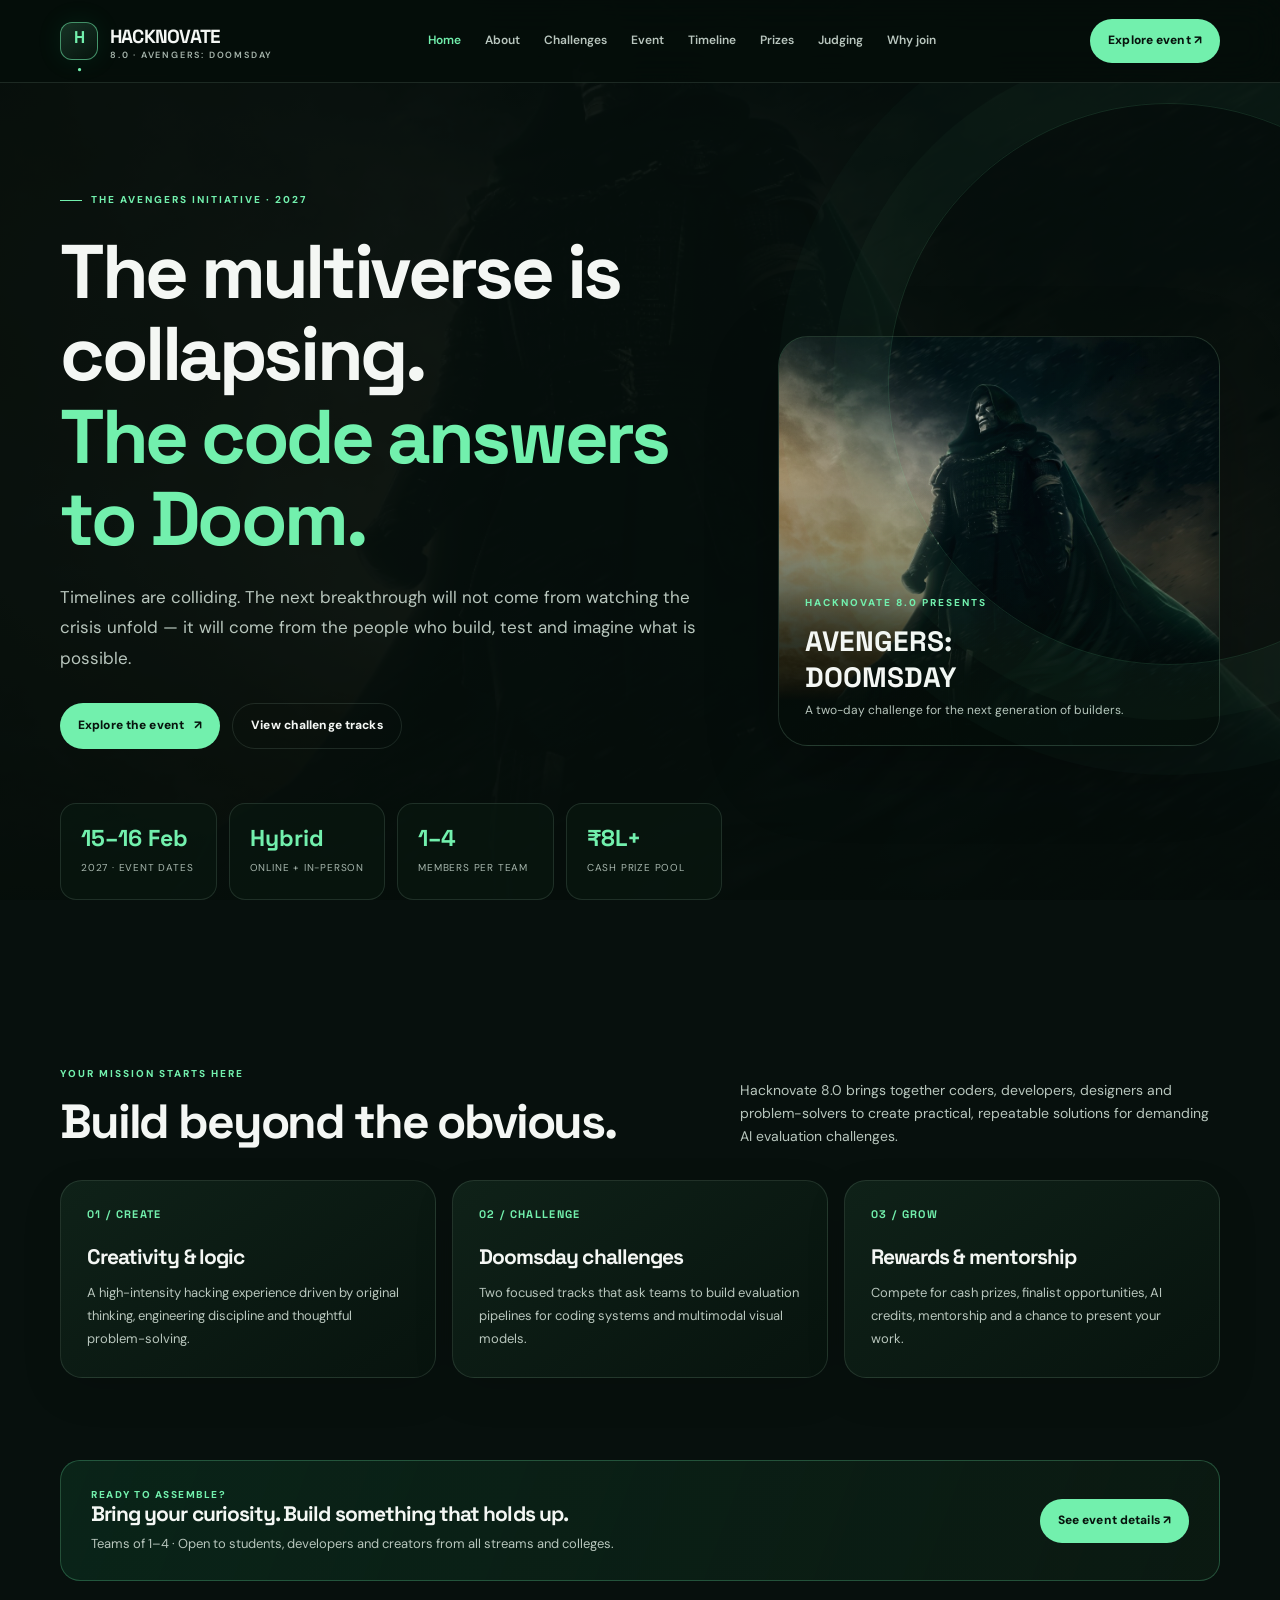
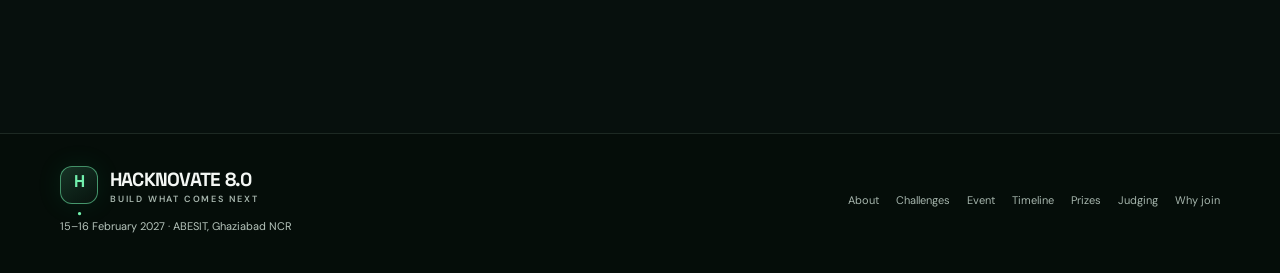
==== index.html @ 8d1d0c3c "Hacknovate 8.O" ====
<!doctype html><html lang="en"><head><meta charset="utf-8"><meta name="viewport" content="width=device-width, initial-scale=1"><meta name="description" content="The multiverse is collapsing. The code answers to Doom. Join Hacknovate 8.0, 15–16 February 2027."><meta name="theme-color" content="#07100d"><title>Hacknovate 8.0 | Hacknovate 8.0</title><link rel="icon" href="favicon.ico"><link rel="stylesheet" href="styles.css"></head><body><header class="site-header"><div class="wrap nav-wrap"><a class="brand" href="index.html"><span class="brand-mark">H<span class="accent">.</span></span><span>HACKNOVATE <small>8.0 · AVENGERS: DOOMSDAY</small></span></a><nav class="nav-links" aria-label="Main navigation"><a class="active" href="index.html">Home</a><a class="" href="about/index.html">About</a><a class="" href="challenges/index.html">Challenges</a><a class="" href="event-overview/index.html">Event</a><a class="" href="timeline/index.html">Timeline</a><a class="" href="prize/index.html">Prizes</a><a class="" href="evaluation-criteria/index.html">Judging</a><a class="" href="why-to-participate/index.html">Why join</a></nav><a class="nav-cta" href="event-overview/index.html">Explore event ↗</a></div></header><main><section class="hero"><div class="wrap"><div class="hero-grid"><div class="hero-copy reveal"><span class="eyebrow">The Avengers initiative · 2027</span><h1>The multiverse is collapsing.<br><span class="accent">The code answers to Doom.</span></h1><p>Timelines are colliding. The next breakthrough will not come from watching the crisis unfold — it will come from the people who build, test and imagine what is possible.</p><div class="hero-actions"><a class="button" href="event-overview/index.html">Explore the event <span>↗</span></a><a class="button secondary" href="challenges/index.html">View challenge tracks</a></div><div class="stats"><div class="stat"><strong>15–16 Feb</strong><span>2027 · Event dates</span></div><div class="stat"><strong>Hybrid</strong><span>Online + in-person</span></div><div class="stat"><strong>1–4</strong><span>Members per team</span></div><div class="stat"><strong>₹8L+</strong><span>Cash prize pool</span></div></div></div><div class="hero-art"><div class="art-caption"><span>HACKNOVATE 8.0 PRESENTS</span><strong>AVENGERS:<br>DOOMSDAY</strong><p>A two-day challenge for the next generation of builders.</p></div></div></div></div></section>
<section class="section"><div class="wrap"><div class="section-head"><div><div class="section-kicker">Your mission starts here</div><h2>Build beyond the obvious.</h2></div><p>Hacknovate 8.0 brings together coders, developers, designers and problem-solvers to create practical, repeatable solutions for demanding AI evaluation challenges.</p></div><div class="grid-3"><article class="card"><div class="card-number">01 / CREATE</div><h3>Creativity & logic</h3><p>A high-intensity hacking experience driven by original thinking, engineering discipline and thoughtful problem-solving.</p></article><article class="card"><div class="card-number">02 / CHALLENGE</div><h3>Doomsday challenges</h3><p>Two focused tracks that ask teams to build evaluation pipelines for coding systems and multimodal visual models.</p></article><article class="card"><div class="card-number">03 / GROW</div><h3>Rewards & mentorship</h3><p>Compete for cash prizes, finalist opportunities, AI credits, mentorship and a chance to present your work.</p></article></div></div></section>
<section class="section" style="padding-top:0"><div class="wrap"><div class="callout"><div><div class="pill">Ready to assemble?</div><h3>Bring your curiosity. Build something that holds up.</h3><p>Teams of 1–4 · Open to students, developers and creators from all streams and colleges.</p></div><a class="button" href="event-overview/index.html">See event details ↗</a></div></div></section></main><footer class="footer"><div class="wrap footer-inner"><div><a class="brand" href="index.html"><span class="brand-mark">H<span class="accent">.</span></span><span>HACKNOVATE 8.0 <small>BUILD WHAT COMES NEXT</small></span></a><p style="margin-top:12px">15–16 February 2027 · ABESIT, Ghaziabad NCR</p></div><div class="footer-links"><a href="about/index.html">About</a><a href="challenges/index.html">Challenges</a><a href="event-overview/index.html">Event</a><a href="timeline/index.html">Timeline</a><a href="prize/index.html">Prizes</a><a href="evaluation-criteria/index.html">Judging</a><a href="why-to-participate/index.html">Why join</a></div></div></footer></body></html>
---- styles.css ----
@import url('https://fonts.googleapis.com/css2?family=DM+Sans:wght@400;500;600;700&family=Space+Grotesk:wght@400;500;600;700&display=swap');
:root{--ink:#f4f7f4;--muted:#a7b6ad;--dim:#718078;--bg:#07100d;--panel:#0d1b15;--panel2:#10231a;--line:rgba(190,231,207,.13);--green:#72f0ad;--green2:#22c978;--lime:#c4f77b;--amber:#f4c879;--max:1160px;--radius:22px;--shadow:0 24px 70px rgba(0,0,0,.28)}
*{box-sizing:border-box}html{scroll-behavior:smooth}body{margin:0;background:var(--bg);color:var(--ink);font-family:'DM Sans',Arial,sans-serif;line-height:1.65;-webkit-font-smoothing:antialiased}body:before{content:"";position:fixed;inset:0;z-index:-2;background:linear-gradient(90deg,rgba(4,12,9,.96) 0%,rgba(4,12,9,.87) 48%,rgba(4,12,9,.74) 100%),url('bg.jpg') center/cover no-repeat;opacity:.42}a{color:inherit;text-decoration:none}a:hover{color:var(--green)}img{max-width:100%}button,input{font:inherit}.wrap{width:min(var(--max),calc(100% - 48px));margin-inline:auto}.site-header{position:relative;z-index:5;border-bottom:1px solid var(--line);background:rgba(5,14,10,.78);backdrop-filter:blur(18px)}.nav-wrap{min-height:82px;display:flex;align-items:center;justify-content:space-between;gap:28px}.brand{display:flex;align-items:center;gap:12px;font-family:'Space Grotesk',sans-serif;font-weight:700;letter-spacing:-.04em;font-size:19px}.brand-mark{width:38px;height:38px;border:1px solid rgba(114,240,173,.55);border-radius:12px;display:grid;place-items:center;color:var(--green);font-size:17px;background:linear-gradient(145deg,rgba(114,240,173,.17),rgba(114,240,173,.03));box-shadow:0 0 26px rgba(34,201,120,.1)}.brand small{display:block;font:600 9px 'DM Sans',sans-serif;color:var(--muted);letter-spacing:.2em;margin-top:-3px}.nav-links{display:flex;align-items:center;gap:24px}.nav-links a{font-size:12px;color:#b9c6be;font-weight:600;transition:color .2s}.nav-links a:hover,.nav-links a.active{color:var(--green)}.nav-cta,.button{display:inline-flex;align-items:center;justify-content:center;gap:10px;padding:12px 18px;border-radius:999px;background:var(--green);color:#07130d;font-size:12px;font-weight:800;letter-spacing:.01em;transition:transform .2s,box-shadow .2s,background .2s}.nav-cta:hover,.button:hover{color:#06110b;transform:translateY(-2px);box-shadow:0 10px 28px rgba(114,240,173,.2);background:#a1f8c5}.button.secondary{background:transparent;color:var(--ink);border:1px solid var(--line)}.button.secondary:hover{border-color:var(--green);color:var(--green);box-shadow:none}.eyebrow{display:inline-flex;align-items:center;gap:9px;color:var(--green);font-size:10px;font-weight:800;letter-spacing:.2em;text-transform:uppercase}.eyebrow:before{content:"";width:22px;height:1px;background:var(--green)}h1,h2,h3,h4{font-family:'Space Grotesk',sans-serif;line-height:1.08;letter-spacing:-.045em;margin:0}h1{font-size:clamp(42px,6vw,76px);max-width:900px}h2{font-size:clamp(30px,4vw,48px)}h3{font-size:21px}p{color:#b8c6bd;margin:0}.accent{color:var(--green)}.muted{color:var(--muted)}.hero{position:relative;padding:100px 0 84px;overflow:hidden}.hero:after{content:"";position:absolute;right:-170px;top:20px;width:560px;height:560px;border:1px solid rgba(114,240,173,.13);border-radius:50%;box-shadow:0 0 0 55px rgba(114,240,173,.025),0 0 0 110px rgba(114,240,173,.02);pointer-events:none}.hero-grid{display:grid;grid-template-columns:1.2fr .8fr;align-items:center;gap:56px}.hero-copy{position:relative;z-index:1}.hero-copy h1{margin:22px 0}.hero-copy>p{font-size:17px;max-width:650px;line-height:1.8}.hero-actions{display:flex;gap:12px;flex-wrap:wrap;margin-top:30px}.hero-art{position:relative;min-height:410px;border:1px solid var(--line);border-radius:30px;overflow:hidden;background:linear-gradient(145deg,rgba(19,44,31,.72),rgba(5,15,10,.92));box-shadow:var(--shadow)}.hero-art:before{content:"";position:absolute;inset:0;background:linear-gradient(180deg,transparent 35%,rgba(4,13,9,.88)),url('bg.jpg') center 35%/cover;opacity:.72}.art-caption{position:absolute;left:26px;right:26px;bottom:25px}.art-caption span{color:var(--green);font-size:10px;letter-spacing:.2em;font-weight:800}.art-caption strong{display:block;font:700 28px 'Space Grotesk';margin-top:8px}.art-caption p{font-size:12px;margin-top:6px}.stats{display:grid;grid-template-columns:repeat(4,1fr);gap:12px;margin-top:54px}.stat{padding:19px 20px;border:1px solid var(--line);border-radius:16px;background:rgba(9,24,16,.72)}.stat strong{display:block;font:700 23px 'Space Grotesk';color:var(--green)}.stat span{font-size:10px;color:var(--muted);letter-spacing:.08em;text-transform:uppercase}.section{padding:82px 0}.section-head{display:flex;justify-content:space-between;align-items:end;gap:32px;margin-bottom:32px}.section-head>p{max-width:480px;font-size:14px}.section-kicker{color:var(--green);font-size:10px;font-weight:800;letter-spacing:.2em;text-transform:uppercase;margin-bottom:14px}.grid-3{display:grid;grid-template-columns:repeat(3,1fr);gap:16px}.grid-2{display:grid;grid-template-columns:repeat(2,1fr);gap:16px}.card{padding:26px;border:1px solid var(--line);border-radius:var(--radius);background:linear-gradient(145deg,rgba(16,35,25,.92),rgba(8,20,14,.92));box-shadow:0 14px 40px rgba(0,0,0,.12);transition:transform .25s,border-color .25s}.card:hover{transform:translateY(-4px);border-color:rgba(114,240,173,.42)}.card-number{font:700 11px 'Space Grotesk';color:var(--green);letter-spacing:.12em;margin-bottom:25px}.card h3{margin-bottom:12px}.card p{font-size:13px;line-height:1.8}.card-icon{width:42px;height:42px;border:1px solid rgba(114,240,173,.25);border-radius:13px;display:grid;place-items:center;color:var(--green);font-size:18px;margin-bottom:20px;background:rgba(114,240,173,.06)}.page-hero{padding:82px 0 45px}.page-hero h1{font-size:clamp(40px,5vw,64px);margin:17px 0}.page-hero p{max-width:700px;font-size:15px;line-height:1.8}.page-label{display:inline-flex;padding:7px 11px;border:1px solid rgba(114,240,173,.25);border-radius:999px;color:var(--green);font-size:10px;font-weight:800;letter-spacing:.13em;text-transform:uppercase}.feature-strip{display:flex;gap:10px;flex-wrap:wrap;margin-top:26px}.feature-strip span,.tag{padding:8px 12px;border:1px solid var(--line);border-radius:999px;color:#c3d0c7;font-size:11px;background:rgba(12,28,19,.7)}.callout{padding:26px 30px;border:1px solid rgba(114,240,173,.25);border-radius:20px;background:linear-gradient(110deg,rgba(34,201,120,.11),rgba(12,28,19,.8));display:flex;align-items:center;justify-content:space-between;gap:24px}.callout h3{margin-bottom:7px}.callout p{font-size:13px}.pill{font-size:10px;font-weight:800;color:var(--green);letter-spacing:.15em;text-transform:uppercase}.detail-grid{display:grid;grid-template-columns:repeat(3,1fr);gap:14px}.detail-card{padding:23px;border-radius:18px;border:1px solid var(--line);background:rgba(12,27,19,.84)}.detail-card h3{font-size:17px;margin:0 0 15px}.detail-card ul{padding-left:18px;margin:0;color:#b9c8be;font-size:13px}.detail-card li{padding:5px 0}.detail-card li::marker{color:var(--green)}.example{padding:20px;border-left:2px solid var(--green);background:rgba(114,240,173,.06);border-radius:0 12px 12px 0;color:#d3e0d7;font-size:13px}.track-switch{display:grid;grid-template-columns:repeat(2,1fr);gap:12px;margin:30px 0 18px}.track-switch input{position:absolute;opacity:0;pointer-events:none}.track-switch label{cursor:pointer;border:1px solid var(--line);padding:18px 20px;border-radius:16px;background:rgba(10,24,16,.85);color:#c2d0c7;font-weight:700;font-size:13px;transition:.2s}.track-switch label span{display:block;color:var(--green);font-size:10px;letter-spacing:.14em;margin-bottom:5px}.track-switch input:checked+label{border-color:var(--green);background:rgba(34,201,120,.12);color:white;box-shadow:inset 0 0 0 1px rgba(114,240,173,.12)}.track-switch input:focus-visible+label{outline:2px solid var(--lime);outline-offset:3px}.track-panel{display:none}.track-one:checked~.track-content .track-one-panel,.track-two:checked~.track-content .track-two-panel{display:block}.track-content{grid-column:1/-1}.track-intro{padding:26px;border:1px solid var(--line);border-radius:20px;background:rgba(12,27,19,.9);margin-bottom:14px}.track-intro h2{font-size:30px;margin:10px 0}.track-intro p{font-size:14px;max-width:850px}.repo-links{display:flex;gap:9px;flex-wrap:wrap;margin-top:18px}.repo-links a{font-size:11px;color:var(--green);padding:8px 11px;border:1px solid rgba(114,240,173,.24);border-radius:999px}.criteria{display:grid;gap:12px}.criterion{display:grid;grid-template-columns:90px 1fr 1.2fr;gap:22px;align-items:center;padding:21px 24px;border:1px solid var(--line);border-radius:17px;background:rgba(12,27,19,.86)}.weight{font:700 25px 'Space Grotesk';color:var(--green)}.criterion h3{font-size:16px;margin-bottom:5px}.criterion p{font-size:12px}.prize-grid{display:grid;grid-template-columns:repeat(3,1fr);gap:15px;align-items:stretch}.prize-card{position:relative;overflow:hidden;padding:30px;border:1px solid var(--line);border-radius:22px;background:linear-gradient(155deg,rgba(20,43,30,.95),rgba(8,19,13,.94))}.prize-card.featured{border-color:rgba(196,247,123,.5);transform:translateY(-10px);background:linear-gradient(155deg,rgba(45,65,35,.75),rgba(9,22,14,.96))}.prize-rank{font-size:10px;color:var(--green);font-weight:800;letter-spacing:.18em;text-transform:uppercase}.prize-amount{font:700 clamp(34px,4vw,48px) 'Space Grotesk';margin:23px 0 8px;letter-spacing:-.06em}.prize-card p{font-size:12px}.timeline{position:relative;display:grid;grid-template-columns:repeat(4,1fr);gap:14px}.timeline:before{content:"";position:absolute;top:18px;left:8%;right:8%;height:1px;background:linear-gradient(90deg,var(--green),rgba(114,240,173,.1))}.event{position:relative;padding-top:52px}.event:before{content:"";position:absolute;top:10px;left:4px;width:15px;height:15px;border-radius:50%;background:var(--green);box-shadow:0 0 0 6px rgba(114,240,173,.1)}.event time{font-size:10px;color:var(--green);font-weight:800;letter-spacing:.15em;text-transform:uppercase}.event h3{font-size:17px;margin:10px 0}.event p{font-size:12px}.event-card{padding:20px;border:1px solid var(--line);border-radius:16px;background:rgba(12,27,19,.84);height:100%}.meta-grid{display:grid;grid-template-columns:repeat(4,1fr);gap:12px}.meta{padding:21px;border:1px solid var(--line);border-radius:17px;background:rgba(12,27,19,.86)}.meta span{display:block;color:var(--green);font-size:10px;font-weight:800;letter-spacing:.15em;text-transform:uppercase;margin-bottom:12px}.meta h3{font-size:18px;margin-bottom:8px}.meta p{font-size:12px}.footer{margin-top:70px;border-top:1px solid var(--line);padding:30px 0 38px;background:rgba(4,12,8,.55)}.footer-inner{display:flex;align-items:center;justify-content:space-between;gap:25px}.footer p{font-size:11px}.footer-links{display:flex;gap:17px;flex-wrap:wrap}.footer-links a{font-size:11px;color:var(--muted)}.footer-links a:hover{color:var(--green)}.small-note{font-size:11px;color:var(--dim);margin-top:18px}.reveal{animation:rise .65s both}@keyframes rise{from{opacity:0;transform:translateY(14px)}to{opacity:1;transform:translateY(0)}}@media(max-width:900px){.nav-links{gap:13px}.nav-links a{font-size:11px}.hero-grid{grid-template-columns:1fr .75fr;gap:25px}.detail-grid{grid-template-columns:repeat(2,1fr)}.meta-grid{grid-template-columns:repeat(2,1fr)}.timeline{grid-template-columns:repeat(2,1fr)}.timeline:before{display:none}.event{padding-top:0}.event:before{display:none}.event-card{min-height:160px}}
@media(max-width:680px){.wrap{width:min(100% - 32px,var(--max))}.nav-wrap{min-height:70px;flex-wrap:wrap;padding:13px 0}.nav-links{order:3;width:100%;overflow-x:auto;padding:5px 0 2px;gap:19px}.nav-links a{white-space:nowrap}.nav-cta{font-size:10px;padding:10px 13px}.hero{padding:68px 0 55px}.hero-grid{grid-template-columns:1fr}.hero-art{min-height:300px}.hero-copy>p{font-size:15px}.stats{grid-template-columns:repeat(2,1fr);margin-top:30px}.stat{padding:15px}.section{padding:58px 0}.section-head{display:block}.section-head>p{margin-top:14px}.grid-3,.grid-2,.detail-grid,.prize-grid{grid-template-columns:1fr}.prize-card.featured{transform:none}.page-hero{padding:60px 0 30px}.track-switch{grid-template-columns:1fr}.criterion{grid-template-columns:64px 1fr;gap:12px}.criterion>p{grid-column:2}.weight{font-size:22px}.timeline{grid-template-columns:1fr}.event-card{min-height:0}.meta-grid{grid-template-columns:1fr 1fr}.callout{align-items:flex-start;flex-direction:column}.footer-inner{align-items:flex-start;flex-direction:column}.footer-links{gap:12px}}
@media(max-width:390px){.meta-grid{grid-template-columns:1fr}.brand{font-size:16px}.hero-copy h1{font-size:40px}}
@media(prefers-reduced-motion:reduce){*,*::before,*::after{scroll-behavior:auto!important;animation-duration:.01ms!important;animation-iteration-count:1!important;transition-duration:.01ms!important}}
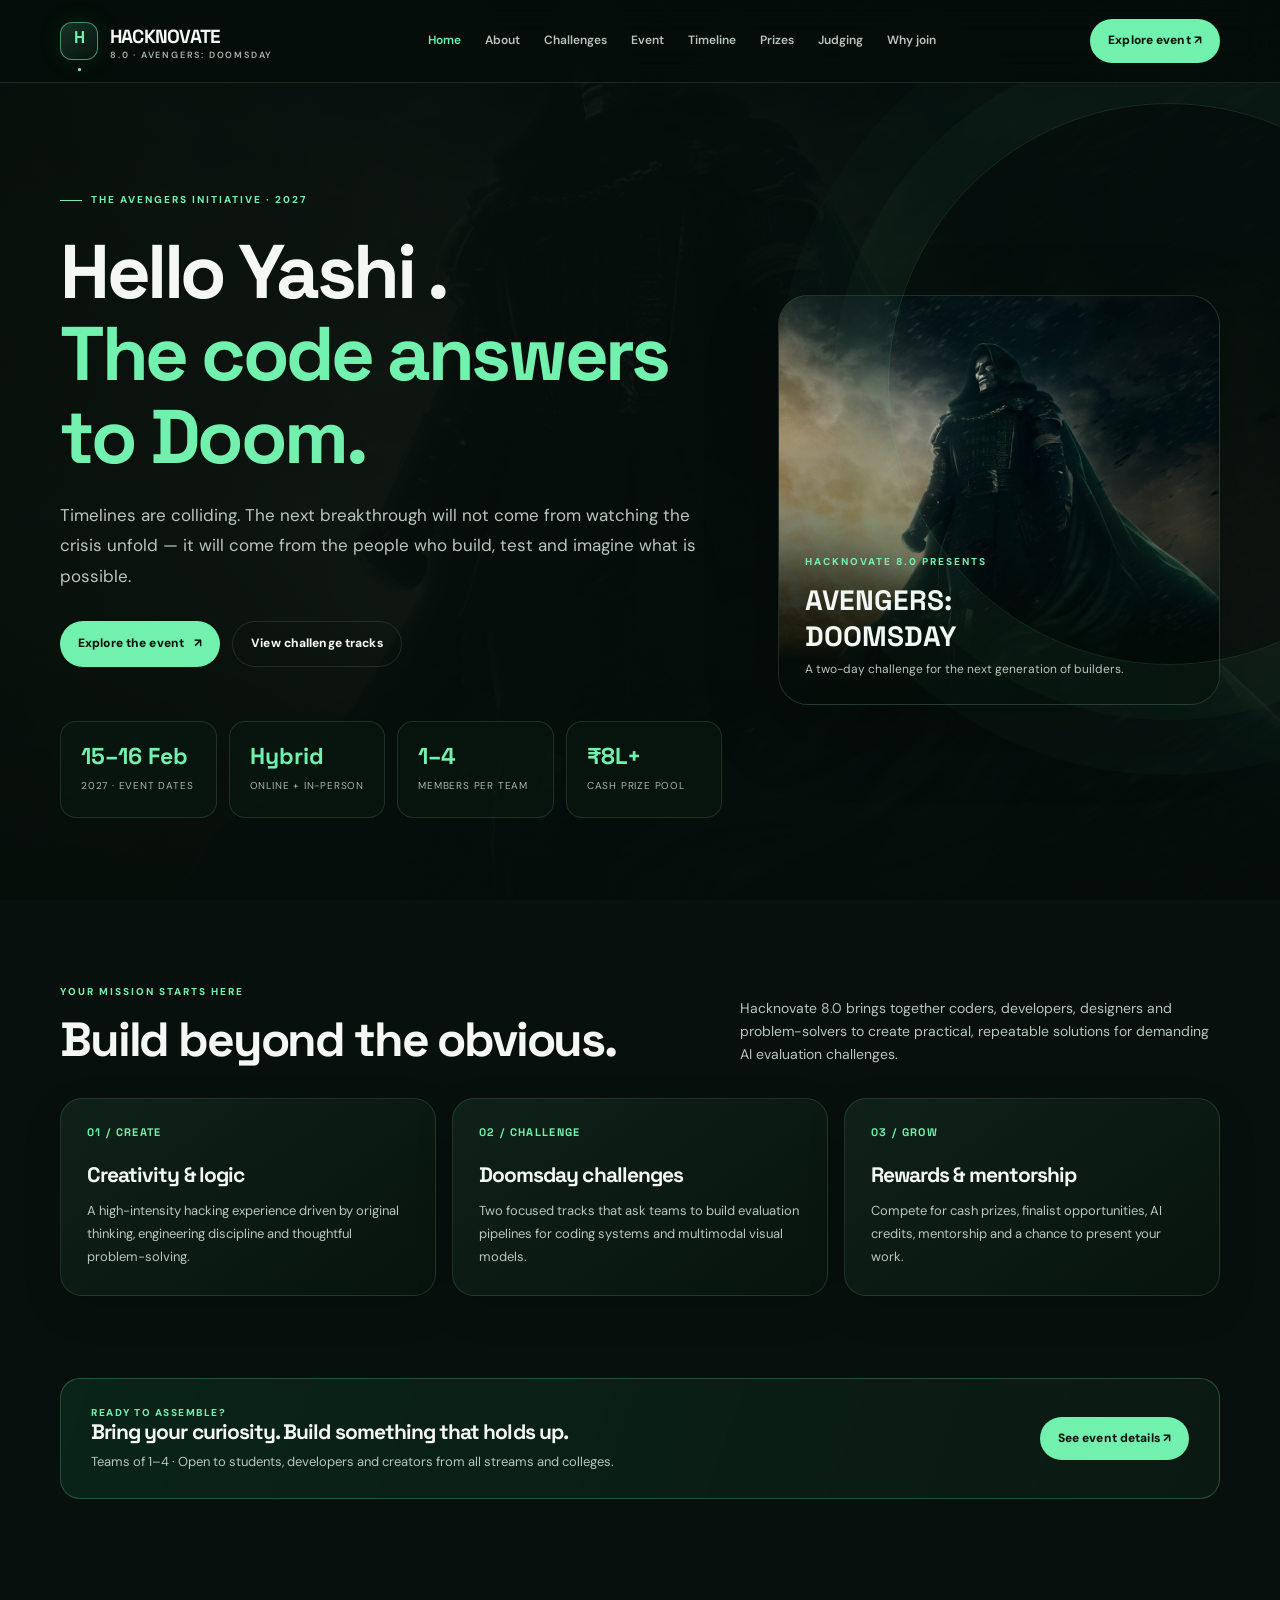
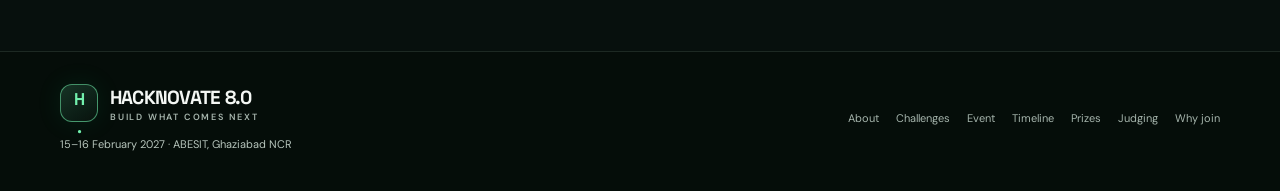
==== commit cbdd67c8: "hacknovate" ====
--- a/index.html
+++ b/index.html
@@ -1,3 +1,3 @@
-<!doctype html><html lang="en"><head><meta charset="utf-8"><meta name="viewport" content="width=device-width, initial-scale=1"><meta name="description" content="The multiverse is collapsing. The code answers to Doom. Join Hacknovate 8.0, 15–16 February 2027."><meta name="theme-color" content="#07100d"><title>Hacknovate 8.0 | Hacknovate 8.0</title><link rel="icon" href="favicon.ico"><link rel="stylesheet" href="styles.css"></head><body><header class="site-header"><div class="wrap nav-wrap"><a class="brand" href="index.html"><span class="brand-mark">H<span class="accent">.</span></span><span>HACKNOVATE <small>8.0 · AVENGERS: DOOMSDAY</small></span></a><nav class="nav-links" aria-label="Main navigation"><a class="active" href="index.html">Home</a><a class="" href="about/index.html">About</a><a class="" href="challenges/index.html">Challenges</a><a class="" href="event-overview/index.html">Event</a><a class="" href="timeline/index.html">Timeline</a><a class="" href="prize/index.html">Prizes</a><a class="" href="evaluation-criteria/index.html">Judging</a><a class="" href="why-to-participate/index.html">Why join</a></nav><a class="nav-cta" href="event-overview/index.html">Explore event ↗</a></div></header><main><section class="hero"><div class="wrap"><div class="hero-grid"><div class="hero-copy reveal"><span class="eyebrow">The Avengers initiative · 2027</span><h1>The multiverse is collapsing.<br><span class="accent">The code answers to Doom.</span></h1><p>Timelines are colliding. The next breakthrough will not come from watching the crisis unfold — it will come from the people who build, test and imagine what is possible.</p><div class="hero-actions"><a class="button" href="event-overview/index.html">Explore the event <span>↗</span></a><a class="button secondary" href="challenges/index.html">View challenge tracks</a></div><div class="stats"><div class="stat"><strong>15–16 Feb</strong><span>2027 · Event dates</span></div><div class="stat"><strong>Hybrid</strong><span>Online + in-person</span></div><div class="stat"><strong>1–4</strong><span>Members per team</span></div><div class="stat"><strong>₹8L+</strong><span>Cash prize pool</span></div></div></div><div class="hero-art"><div class="art-caption"><span>HACKNOVATE 8.0 PRESENTS</span><strong>AVENGERS:<br>DOOMSDAY</strong><p>A two-day challenge for the next generation of builders.</p></div></div></div></div></section>
+<!doctype html><html lang="en"><head><meta charset="utf-8"><meta name="viewport" content="width=device-width, initial-scale=1"><meta name="description" content="Hello Yashi . The code answers to Doom. Join Hacknovate 8.0, 15–16 February 2027."><meta name="theme-color" content="#07100d"><title>Hacknovate 8.0 | Hacknovate 8.0</title><link rel="icon" href="favicon.ico"><link rel="stylesheet" href="styles.css"></head><body><header class="site-header"><div class="wrap nav-wrap"><a class="brand" href="index.html"><span class="brand-mark">H<span class="accent">.</span></span><span>HACKNOVATE <small>8.0 · AVENGERS: DOOMSDAY</small></span></a><nav class="nav-links" aria-label="Main navigation"><a class="active" href="index.html">Home</a><a class="" href="about/index.html">About</a><a class="" href="challenges/index.html">Challenges</a><a class="" href="event-overview/index.html">Event</a><a class="" href="timeline/index.html">Timeline</a><a class="" href="prize/index.html">Prizes</a><a class="" href="evaluation-criteria/index.html">Judging</a><a class="" href="why-to-participate/index.html">Why join</a></nav><a class="nav-cta" href="event-overview/index.html">Explore event ↗</a></div></header><main><section class="hero"><div class="wrap"><div class="hero-grid"><div class="hero-copy reveal"><span class="eyebrow">The Avengers initiative · 2027</span><h1>Hello Yashi .<br><span class="accent">The code answers to Doom.</span></h1><p>Timelines are colliding. The next breakthrough will not come from watching the crisis unfold — it will come from the people who build, test and imagine what is possible.</p><div class="hero-actions"><a class="button" href="event-overview/index.html">Explore the event <span>↗</span></a><a class="button secondary" href="challenges/index.html">View challenge tracks</a></div><div class="stats"><div class="stat"><strong>15–16 Feb</strong><span>2027 · Event dates</span></div><div class="stat"><strong>Hybrid</strong><span>Online + in-person</span></div><div class="stat"><strong>1–4</strong><span>Members per team</span></div><div class="stat"><strong>₹8L+</strong><span>Cash prize pool</span></div></div></div><div class="hero-art"><div class="art-caption"><span>HACKNOVATE 8.0 PRESENTS</span><strong>AVENGERS:<br>DOOMSDAY</strong><p>A two-day challenge for the next generation of builders.</p></div></div></div></div></section>
 <section class="section"><div class="wrap"><div class="section-head"><div><div class="section-kicker">Your mission starts here</div><h2>Build beyond the obvious.</h2></div><p>Hacknovate 8.0 brings together coders, developers, designers and problem-solvers to create practical, repeatable solutions for demanding AI evaluation challenges.</p></div><div class="grid-3"><article class="card"><div class="card-number">01 / CREATE</div><h3>Creativity & logic</h3><p>A high-intensity hacking experience driven by original thinking, engineering discipline and thoughtful problem-solving.</p></article><article class="card"><div class="card-number">02 / CHALLENGE</div><h3>Doomsday challenges</h3><p>Two focused tracks that ask teams to build evaluation pipelines for coding systems and multimodal visual models.</p></article><article class="card"><div class="card-number">03 / GROW</div><h3>Rewards & mentorship</h3><p>Compete for cash prizes, finalist opportunities, AI credits, mentorship and a chance to present your work.</p></article></div></div></section>
 <section class="section" style="padding-top:0"><div class="wrap"><div class="callout"><div><div class="pill">Ready to assemble?</div><h3>Bring your curiosity. Build something that holds up.</h3><p>Teams of 1–4 · Open to students, developers and creators from all streams and colleges.</p></div><a class="button" href="event-overview/index.html">See event details ↗</a></div></div></section></main><footer class="footer"><div class="wrap footer-inner"><div><a class="brand" href="index.html"><span class="brand-mark">H<span class="accent">.</span></span><span>HACKNOVATE 8.0 <small>BUILD WHAT COMES NEXT</small></span></a><p style="margin-top:12px">15–16 February 2027 · ABESIT, Ghaziabad NCR</p></div><div class="footer-links"><a href="about/index.html">About</a><a href="challenges/index.html">Challenges</a><a href="event-overview/index.html">Event</a><a href="timeline/index.html">Timeline</a><a href="prize/index.html">Prizes</a><a href="evaluation-criteria/index.html">Judging</a><a href="why-to-participate/index.html">Why join</a></div></div></footer></body></html>
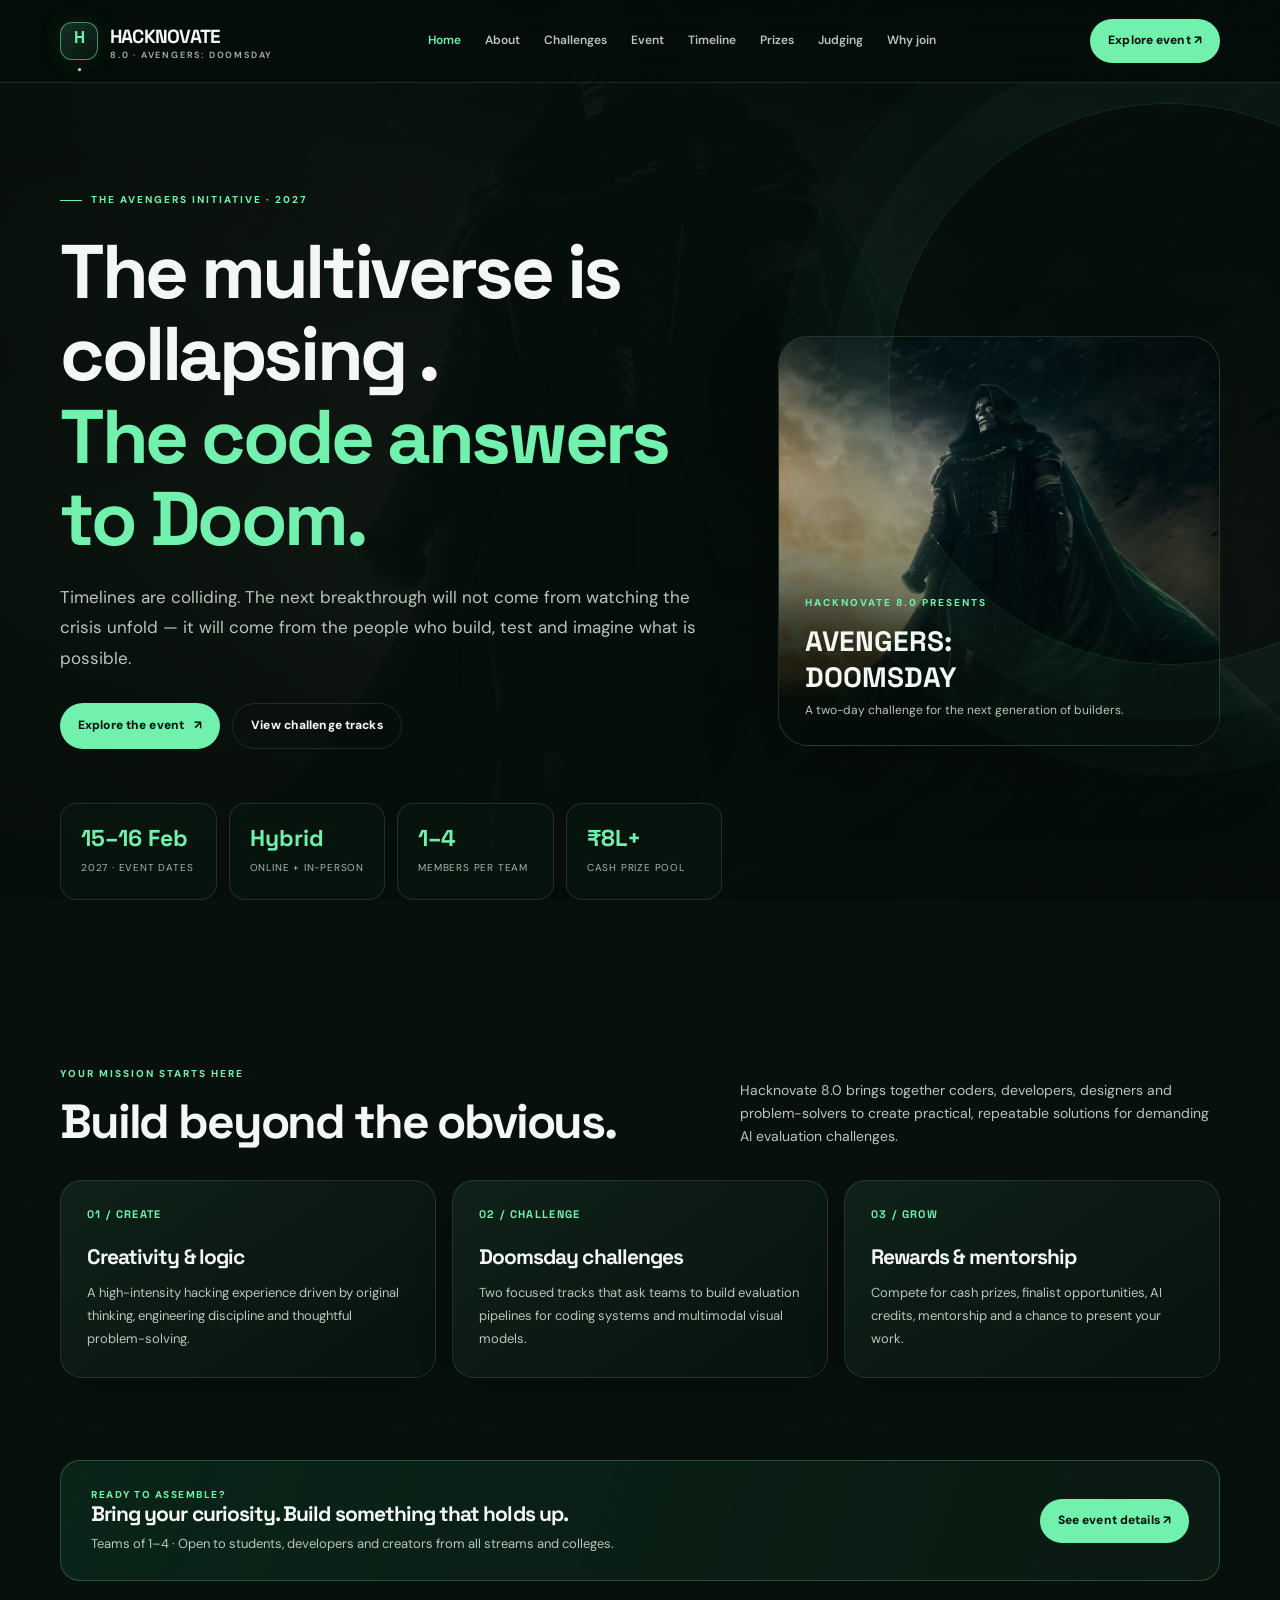
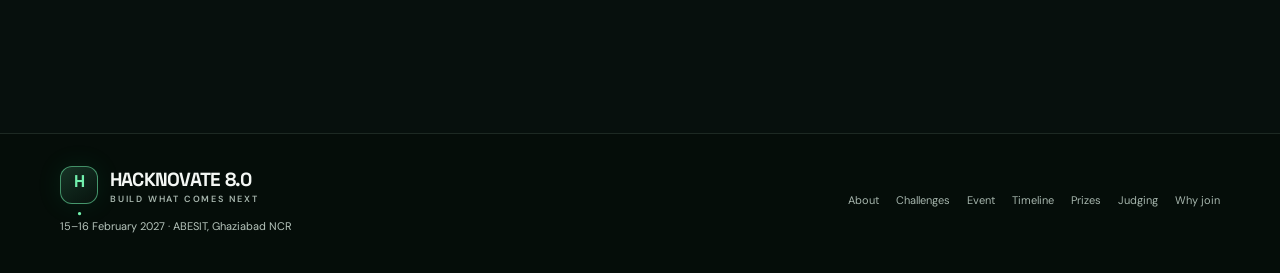
==== commit eadf6ab6: "hacnovate" ====
--- a/index.html
+++ b/index.html
@@ -1,3 +1,3 @@
-<!doctype html><html lang="en"><head><meta charset="utf-8"><meta name="viewport" content="width=device-width, initial-scale=1"><meta name="description" content="Hello Yashi . The code answers to Doom. Join Hacknovate 8.0, 15–16 February 2027."><meta name="theme-color" content="#07100d"><title>Hacknovate 8.0 | Hacknovate 8.0</title><link rel="icon" href="favicon.ico"><link rel="stylesheet" href="styles.css"></head><body><header class="site-header"><div class="wrap nav-wrap"><a class="brand" href="index.html"><span class="brand-mark">H<span class="accent">.</span></span><span>HACKNOVATE <small>8.0 · AVENGERS: DOOMSDAY</small></span></a><nav class="nav-links" aria-label="Main navigation"><a class="active" href="index.html">Home</a><a class="" href="about/index.html">About</a><a class="" href="challenges/index.html">Challenges</a><a class="" href="event-overview/index.html">Event</a><a class="" href="timeline/index.html">Timeline</a><a class="" href="prize/index.html">Prizes</a><a class="" href="evaluation-criteria/index.html">Judging</a><a class="" href="why-to-participate/index.html">Why join</a></nav><a class="nav-cta" href="event-overview/index.html">Explore event ↗</a></div></header><main><section class="hero"><div class="wrap"><div class="hero-grid"><div class="hero-copy reveal"><span class="eyebrow">The Avengers initiative · 2027</span><h1>Hello Yashi .<br><span class="accent">The code answers to Doom.</span></h1><p>Timelines are colliding. The next breakthrough will not come from watching the crisis unfold — it will come from the people who build, test and imagine what is possible.</p><div class="hero-actions"><a class="button" href="event-overview/index.html">Explore the event <span>↗</span></a><a class="button secondary" href="challenges/index.html">View challenge tracks</a></div><div class="stats"><div class="stat"><strong>15–16 Feb</strong><span>2027 · Event dates</span></div><div class="stat"><strong>Hybrid</strong><span>Online + in-person</span></div><div class="stat"><strong>1–4</strong><span>Members per team</span></div><div class="stat"><strong>₹8L+</strong><span>Cash prize pool</span></div></div></div><div class="hero-art"><div class="art-caption"><span>HACKNOVATE 8.0 PRESENTS</span><strong>AVENGERS:<br>DOOMSDAY</strong><p>A two-day challenge for the next generation of builders.</p></div></div></div></div></section>
+<!doctype html><html lang="en"><head><meta charset="utf-8"><meta name="viewport" content="width=device-width, initial-scale=1"><meta name="description" content="The multiverse is collapsing . The code answers to Doom. Join Hacknovate 8.0, 15–16 February 2027."><meta name="theme-color" content="#07100d"><title>Hacknovate 8.0 | Hacknovate 8.0</title><link rel="icon" href="favicon.ico"><link rel="stylesheet" href="styles.css"></head><body><header class="site-header"><div class="wrap nav-wrap"><a class="brand" href="index.html"><span class="brand-mark">H<span class="accent">.</span></span><span>HACKNOVATE <small>8.0 · AVENGERS: DOOMSDAY</small></span></a><nav class="nav-links" aria-label="Main navigation"><a class="active" href="index.html">Home</a><a class="" href="about/index.html">About</a><a class="" href="challenges/index.html">Challenges</a><a class="" href="event-overview/index.html">Event</a><a class="" href="timeline/index.html">Timeline</a><a class="" href="prize/index.html">Prizes</a><a class="" href="evaluation-criteria/index.html">Judging</a><a class="" href="why-to-participate/index.html">Why join</a></nav><a class="nav-cta" href="event-overview/index.html">Explore event ↗</a></div></header><main><section class="hero"><div class="wrap"><div class="hero-grid"><div class="hero-copy reveal"><span class="eyebrow">The Avengers initiative · 2027</span><h1>The multiverse is collapsing .<br><span class="accent">The code answers to Doom.</span></h1><p>Timelines are colliding. The next breakthrough will not come from watching the crisis unfold — it will come from the people who build, test and imagine what is possible.</p><div class="hero-actions"><a class="button" href="event-overview/index.html">Explore the event <span>↗</span></a><a class="button secondary" href="challenges/index.html">View challenge tracks</a></div><div class="stats"><div class="stat"><strong>15–16 Feb</strong><span>2027 · Event dates</span></div><div class="stat"><strong>Hybrid</strong><span>Online + in-person</span></div><div class="stat"><strong>1–4</strong><span>Members per team</span></div><div class="stat"><strong>₹8L+</strong><span>Cash prize pool</span></div></div></div><div class="hero-art"><div class="art-caption"><span>HACKNOVATE 8.0 PRESENTS</span><strong>AVENGERS:<br>DOOMSDAY</strong><p>A two-day challenge for the next generation of builders.</p></div></div></div></div></section>
 <section class="section"><div class="wrap"><div class="section-head"><div><div class="section-kicker">Your mission starts here</div><h2>Build beyond the obvious.</h2></div><p>Hacknovate 8.0 brings together coders, developers, designers and problem-solvers to create practical, repeatable solutions for demanding AI evaluation challenges.</p></div><div class="grid-3"><article class="card"><div class="card-number">01 / CREATE</div><h3>Creativity & logic</h3><p>A high-intensity hacking experience driven by original thinking, engineering discipline and thoughtful problem-solving.</p></article><article class="card"><div class="card-number">02 / CHALLENGE</div><h3>Doomsday challenges</h3><p>Two focused tracks that ask teams to build evaluation pipelines for coding systems and multimodal visual models.</p></article><article class="card"><div class="card-number">03 / GROW</div><h3>Rewards & mentorship</h3><p>Compete for cash prizes, finalist opportunities, AI credits, mentorship and a chance to present your work.</p></article></div></div></section>
 <section class="section" style="padding-top:0"><div class="wrap"><div class="callout"><div><div class="pill">Ready to assemble?</div><h3>Bring your curiosity. Build something that holds up.</h3><p>Teams of 1–4 · Open to students, developers and creators from all streams and colleges.</p></div><a class="button" href="event-overview/index.html">See event details ↗</a></div></div></section></main><footer class="footer"><div class="wrap footer-inner"><div><a class="brand" href="index.html"><span class="brand-mark">H<span class="accent">.</span></span><span>HACKNOVATE 8.0 <small>BUILD WHAT COMES NEXT</small></span></a><p style="margin-top:12px">15–16 February 2027 · ABESIT, Ghaziabad NCR</p></div><div class="footer-links"><a href="about/index.html">About</a><a href="challenges/index.html">Challenges</a><a href="event-overview/index.html">Event</a><a href="timeline/index.html">Timeline</a><a href="prize/index.html">Prizes</a><a href="evaluation-criteria/index.html">Judging</a><a href="why-to-participate/index.html">Why join</a></div></div></footer></body></html>
